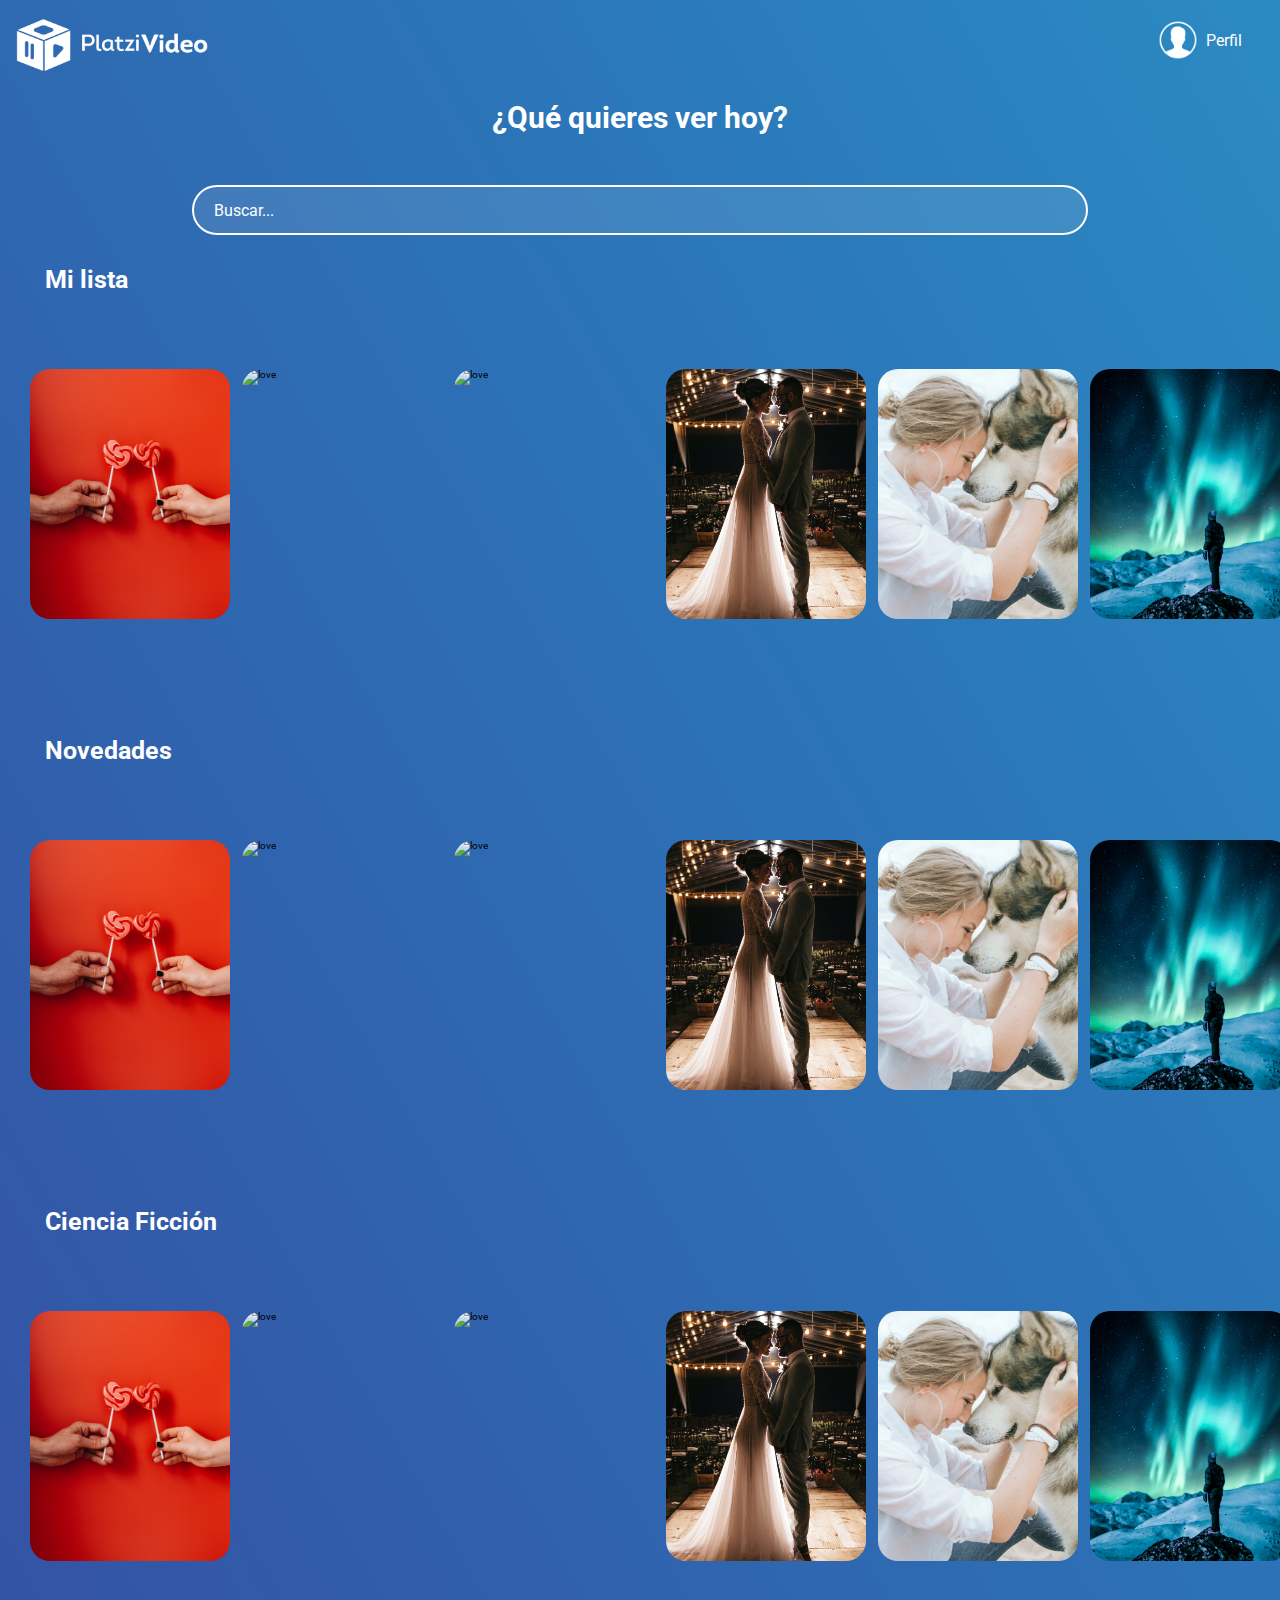
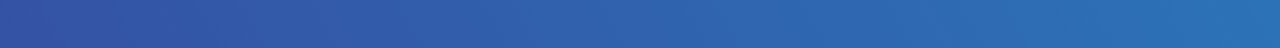
==== docs/buscador.html @ 356ba80c "deploy" ====
<!DOCTYPE html>
<html lang="es">
  <head>
    <meta charset="UTF-8" />
    <meta name="viewport" content="width=device-width, initial-scale=1.0" />
    <meta http-equiv="X-UA-Compatible" content="ie=edge" />
    <link rel="stylesheet" href="./src/css/Buscador.css" />
    <link
      href="https://fonts.googleapis.com/css2?family=Roboto:wght@300;400;700;900&display=swap"
      rel="stylesheet"
    />
    <title>Buscador</title>
  </head>
  <body>
    <header class="header">
      <img
        class="header__img"
        src="./src/img/logo-platzi-video.png"
        alt="LogoPrincipal"
      />
      <div class="header__menu">
        <div class="header__menu--profile">
          <img src="./src/img/user-icon.png" alt="User" />
          <p>Perfil</p>
        </div>
        <ul>
          <li><a href="/">Cuenta</a></li>
          <li><a href="/">Cerrar Sesión</a></li>
        </ul>
      </div>
    </header>
    <main>
      <section class="search">
        <h2 class="search__title">¿Qué quieres ver hoy?</h2>
        <input class="input" type="text" placeholder="Buscar..." />
      </section>

      <h2 class="categories__tittle">Mi lista</h2>
      <section class="carousel">
    <div class="carousel__container">
      <div class="carousel-item">
        <img class="carousel-item__img" src="./src/img/pexels-alleksana-4474754.jpg" alt="love">
        <div class="carousel-item__details">
          <div>
            <img src="./src/img/play-icon.png" alt="play">
            <img src="./src/img/plus-icon.png" alt="plus">
          </div>
          <p class="carousel-item__description--title">Titulo descriptivo</p>
          <p class="carousel-item__description--subtitle">2019 16+ 114 minutos</p>
        </div>
      </div>
      <div class="carousel-item">
        <img class="carousel-item__img" src="./src/img/pexels-cottonbro-3692609.jpg" alt="love">
        <div class="carousel-item__details">
          <div>
            <img src="./src/img/play-icon.png" alt="play">
            <img src="./src/img/plus-icon.png" alt="plus">
          </div>
          <p class="carousel-item__description--title">Titulo descriptivo</p>
          <p class="carousel-item__description--subtitle">2019 16+ 114 minutos</p>
        </div>
      </div>
      <div class="carousel-item">
        <img class="carousel-item__img" src="./src/img/pexels-oleg-magni-2764678.jpg" alt="love">
        <div class="carousel-item__details">
          <div>
            <img src="./src/img/play-icon.png" alt="play">
            <img src="./src/img/plus-icon.png" alt="plus">
          </div>
          <p class="carousel-item__description--title">Titulo descriptivo</p>
          <p class="carousel-item__description--subtitle">2019 16+ 114 minutos</p>
        </div>
      </div>
      <div class="carousel-item">
        <img class="carousel-item__img" src="./src/img/pexels-jonathan-borba-3014856.jpg" alt="love">
        <div class="carousel-item__details">
          <div>
            <img src="./src/img/play-icon.png" alt="play">
            <img src="./src/img/plus-icon.png" alt="plus">
          </div>
          <p class="carousel-item__description--title">Titulo descriptivo</p>
          <p class="carousel-item__description--subtitle">2019 16+ 114 minutos</p>
        </div>
      </div>
      <div class="carousel-item">
        <img class="carousel-item__img" src="./src/img/pexels-la-miko-3671235.jpg" alt="love">
        <div class="carousel-item__details">
          <div>
            <img src="./src/img/play-icon.png" alt="play">
            <img src="./src/img/plus-icon.png" alt="plus">
          </div>
          <p class="carousel-item__description--title">Titulo descriptivo</p>
          <p class="carousel-item__description--subtitle">2019 16+ 114 minutos</p>
        </div>
      </div>
      <div class="carousel-item">
        <img class="carousel-item__img" src="./src/img/pexels-tobias-bjørkli-1853354.jpg" alt="love">
        <div class="carousel-item__details">
          <div>
            <img src="./src/img/play-icon.png" alt="play">
            <img src="./src/img/plus-icon.png" alt="plus">
          </div>
          <p class="carousel-item__description--title">Titulo descriptivo</p>
          <p class="carousel-item__description--subtitle">2019 16+ 114 minutos</p>
        </div>
      </div>
      <div class="carousel-item">
        <img class="carousel-item__img" src="./src/img/pexels-pixabay-258421.jpg" alt="love">
        <div class="carousel-item__details">
          <div>
            <img src="./src/img/play-icon.png" alt="play">
            <img src="./src/img/plus-icon.png" alt="plus">
          </div>
          <p class="carousel-item__description--title">Titulo descriptivo</p>
          <p class="carousel-item__description--subtitle">2019 16+ 114 minutos</p>
        </div>
      </div>
      <div class="carousel-item">
        <img class="carousel-item__img" src="./src/img/pexels-pixabay-87651.jpg" alt="love">
        <div class="carousel-item__details">
          <div>
            <img src="./src/img/play-icon.png" alt="play">
            <img src="./src/img/plus-icon.png" alt="plus">
          </div>
          <p class="carousel-item__description--title">Titulo descriptivo</p>
          <p class="carousel-item__description--subtitle">2019 16+ 114 minutos</p>
        </div>
      </div>
    </div>
      </section>
      
      <h2 class="categories__tittle">Novedades</h2>
      <section class="carousel">
    <div class="carousel__container">
      <div class="carousel-item">
        <img class="carousel-item__img" src="./src/img/pexels-alleksana-4474754.jpg" alt="love">
        <div class="carousel-item__details">
          <div>
            <img src="./src/img/play-icon.png" alt="play">
            <img src="./src/img/plus-icon.png" alt="plus">
          </div>
          <p class="carousel-item__description--title">Titulo descriptivo</p>
          <p class="carousel-item__description--subtitle">2019 16+ 114 minutos</p>
        </div>
      </div>
      <div class="carousel-item">
        <img class="carousel-item__img" src="./src/img/pexels-cottonbro-3692609.jpg" alt="love">
        <div class="carousel-item__details">
          <div>
            <img src="./src/img/play-icon.png" alt="play">
            <img src="./src/img/plus-icon.png" alt="plus">
          </div>
          <p class="carousel-item__description--title">Titulo descriptivo</p>
          <p class="carousel-item__description--subtitle">2019 16+ 114 minutos</p>
        </div>
      </div>
      <div class="carousel-item">
        <img class="carousel-item__img" src="./src/img/pexels-oleg-magni-2764678.jpg" alt="love">
        <div class="carousel-item__details">
          <div>
            <img src="./src/img/play-icon.png" alt="play">
            <img src="./src/img/plus-icon.png" alt="plus">
          </div>
          <p class="carousel-item__description--title">Titulo descriptivo</p>
          <p class="carousel-item__description--subtitle">2019 16+ 114 minutos</p>
        </div>
      </div>
      <div class="carousel-item">
        <img class="carousel-item__img" src="./src/img/pexels-jonathan-borba-3014856.jpg" alt="love">
        <div class="carousel-item__details">
          <div>
            <img src="./src/img/play-icon.png" alt="play">
            <img src="./src/img/plus-icon.png" alt="plus">
          </div>
          <p class="carousel-item__description--title">Titulo descriptivo</p>
          <p class="carousel-item__description--subtitle">2019 16+ 114 minutos</p>
        </div>
      </div>
      <div class="carousel-item">
        <img class="carousel-item__img" src="./src/img/pexels-la-miko-3671235.jpg" alt="love">
        <div class="carousel-item__details">
          <div>
            <img src="./src/img/play-icon.png" alt="play">
            <img src="./src/img/plus-icon.png" alt="plus">
          </div>
          <p class="carousel-item__description--title">Titulo descriptivo</p>
          <p class="carousel-item__description--subtitle">2019 16+ 114 minutos</p>
        </div>
      </div>
      <div class="carousel-item">
        <img class="carousel-item__img" src="./src/img/pexels-tobias-bjørkli-1853354.jpg" alt="love">
        <div class="carousel-item__details">
          <div>
            <img src="./src/img/play-icon.png" alt="play">
            <img src="./src/img/plus-icon.png" alt="plus">
          </div>
          <p class="carousel-item__description--title">Titulo descriptivo</p>
          <p class="carousel-item__description--subtitle">2019 16+ 114 minutos</p>
        </div>
      </div>
      <div class="carousel-item">
        <img class="carousel-item__img" src="./src/img/pexels-pixabay-258421.jpg" alt="love">
        <div class="carousel-item__details">
          <div>
            <img src="./src/img/play-icon.png" alt="play">
            <img src="./src/img/plus-icon.png" alt="plus">
          </div>
          <p class="carousel-item__description--title">Titulo descriptivo</p>
          <p class="carousel-item__description--subtitle">2019 16+ 114 minutos</p>
        </div>
      </div>
      <div class="carousel-item">
        <img class="carousel-item__img" src="./src/img/pexels-pixabay-87651.jpg" alt="love">
        <div class="carousel-item__details">
          <div>
            <img src="./src/img/play-icon.png" alt="play">
            <img src="./src/img/plus-icon.png" alt="plus">
          </div>
          <p class="carousel-item__description--title">Titulo descriptivo</p>
          <p class="carousel-item__description--subtitle">2019 16+ 114 minutos</p>
        </div>
      </div>
    </div>
      </section>

      <h2 class="categories__tittle">Ciencia Ficción</h2>
      <section class="carousel">
    <div class="carousel__container">
      <div class="carousel-item">
        <img class="carousel-item__img" src="./src/img/pexels-alleksana-4474754.jpg" alt="love">
        <div class="carousel-item__details">
          <div>
            <img src="./src/img/play-icon.png" alt="play">
            <img src="./src/img/plus-icon.png" alt="plus">
          </div>
          <p class="carousel-item__description--title">Titulo descriptivo</p>
          <p class="carousel-item__description--subtitle">2019 16+ 114 minutos</p>
        </div>
      </div>
      <div class="carousel-item">
        <img class="carousel-item__img" src="./src/img/pexels-cottonbro-3692609.jpg" alt="love">
        <div class="carousel-item__details">
          <div>
            <img src="./src/img/play-icon.png" alt="play">
            <img src="./src/img/plus-icon.png" alt="plus">
          </div>
          <p class="carousel-item__description--title">Titulo descriptivo</p>
          <p class="carousel-item__description--subtitle">2019 16+ 114 minutos</p>
        </div>
      </div>
      <div class="carousel-item">
        <img class="carousel-item__img" src="./src/img/pexels-oleg-magni-2764678.jpg" alt="love">
        <div class="carousel-item__details">
          <div>
            <img src="./src/img/play-icon.png" alt="play">
            <img src="./src/img/plus-icon.png" alt="plus">
          </div>
          <p class="carousel-item__description--title">Titulo descriptivo</p>
          <p class="carousel-item__description--subtitle">2019 16+ 114 minutos</p>
        </div>
      </div>
      <div class="carousel-item">
        <img class="carousel-item__img" src="./src/img/pexels-jonathan-borba-3014856.jpg" alt="love">
        <div class="carousel-item__details">
          <div>
            <img src="./src/img/play-icon.png" alt="play">
            <img src="./src/img/plus-icon.png" alt="plus">
          </div>
          <p class="carousel-item__description--title">Titulo descriptivo</p>
          <p class="carousel-item__description--subtitle">2019 16+ 114 minutos</p>
        </div>
      </div>
      <div class="carousel-item">
        <img class="carousel-item__img" src="./src/img/pexels-la-miko-3671235.jpg" alt="love">
        <div class="carousel-item__details">
          <div>
            <img src="./src/img/play-icon.png" alt="play">
            <img src="./src/img/plus-icon.png" alt="plus">
          </div>
          <p class="carousel-item__description--title">Titulo descriptivo</p>
          <p class="carousel-item__description--subtitle">2019 16+ 114 minutos</p>
        </div>
      </div>
      <div class="carousel-item">
        <img class="carousel-item__img" src="./src/img/pexels-tobias-bjørkli-1853354.jpg" alt="love">
        <div class="carousel-item__details">
          <div>
            <img src="./src/img/play-icon.png" alt="play">
            <img src="./src/img/plus-icon.png" alt="plus">
          </div>
          <p class="carousel-item__description--title">Titulo descriptivo</p>
          <p class="carousel-item__description--subtitle">2019 16+ 114 minutos</p>
        </div>
      </div>
      <div class="carousel-item">
        <img class="carousel-item__img" src="./src/img/pexels-pixabay-258421.jpg" alt="love">
        <div class="carousel-item__details">
          <div>
            <img src="./src/img/play-icon.png" alt="play">
            <img src="./src/img/plus-icon.png" alt="plus">
          </div>
          <p class="carousel-item__description--title">Titulo descriptivo</p>
          <p class="carousel-item__description--subtitle">2019 16+ 114 minutos</p>
        </div>
      </div>
      <div class="carousel-item">
        <img class="carousel-item__img" src="./src/img/pexels-pixabay-87651.jpg" alt="love">
        <div class="carousel-item__details">
          <div>
            <img src="./src/img/play-icon.png" alt="play">
            <img src="./src/img/plus-icon.png" alt="plus">
          </div>
          <p class="carousel-item__description--title">Titulo descriptivo</p>
          <p class="carousel-item__description--subtitle">2019 16+ 114 minutos</p>
        </div>
      </div>
    </div>
      </section>
    </main>
  </body>
</html>
---- docs/src/css/Buscador.css ----
*{
  padding: 0;
  margin: 0;
  box-sizing: border-box;
  font-family: 'Roboto', sans-serif;
}
html{
  font-size: 62.5%;
}
  body {
    /* background: linear-gradient(-45deg, #ee7752, #e73c7e, #23a6d5, #23d5ab); */
  background-image: linear-gradient(60deg, #3d3393 0%, #2b76b9 37%, #2cacd1 65%, #35eb93 100%);
  background-size: 400% 400%;
	animation: gradient 15s ease infinite;
}
@keyframes gradient {
	0% {
		background-position: 0% 50%;
	}
	50% {
		background-position: 100% 50%;
	}
	100% {
		background-position: 0% 50%;
	}
}
  .header{
    width: 100%;
    height: 8rem;
    display: flex;
    justify-content: space-between;
    align-items: center;
  }
  .header__img{
    width: 20rem;
    margin-top: 1rem;
    margin-left:1.2rem;
  }
  .header__menu{
    margin-right: 3rem;
    font-size: 1.6rem;
  }
  .header__menu ul{
    display: none;
    list-style: none;
    /* padding-top: 85px; */
    padding: 0px;
    position: absolute;
    width: 10rem;
    text-align: right;
    margin: 0rem 0rem 0rem -1.4rem;
  }
  .header__menu:hover ul, ul:hover{
    display: block;
  }
  .header__menu li{
    margin: 1rem 0rem;
  }
  .header__menu li a{
    color: white;
    text-decoration: none;
  }
  .header__menu li a:hover{
    text-decoration: underline;
  }
  .header__menu--profile{
    margin-right: .8rem;
    display: flex;
    align-items: center;
    cursor:pointer;
  }
  .header__menu--profile img{
    margin-right: .8rem;
    width: 4rem;
  }
  .header__menu--profile p{
    margin: 0px;
    color: #fff;
  }
  main{
    height: 95vh;
    margin-top: 2rem;
  }
  .search{
    display: flex;
    flex-direction: column;
    justify-content: space-between;
    align-items: center;
    height: 15vh;
  }
  .search__title{
    color: #fff;
    font-size: 3rem;
    /* font-weight: bold; */
    margin: 0 auto;
  }
  .input{
    border: 2px solid #fff;
    border-radius: 30px;
    font-size: 1.6rem;
    height: 5.0rem;
    padding: 0rem 2rem;
    width: 70%;
    background-color: rgba(255,255,255,0.1);
    outline: none;
    color: #fff;
  }
  ::placeholder{
    color:#fff;
  }
  .categories__tittle{
    font-size: 2.5rem;
    font-weight: bold;
    color: #fff;
    /* margin-top: 2rem; */
    /* margin: 22rem; */
    margin-left: 4.5rem;
    margin-top: 3rem;
  }
    .carousel {
    width: 100%;
    overflow-x: scroll;
    padding: .5rem 3rem;
    position: relative;
  }
  .carousel::-webkit-scrollbar{
    display: none;
  }
  .carousel__container {
    white-space: nowrap;
    margin: 7rem 0rem;
    padding-bottom: 1rem;
  }
  .carousel-item {
    overflow-y: hidden;
    /* background-color: blue; */
    /* overflow: hidden; */
    width: 20rem;
    height: 25rem;
    border-radius: 2rem;
    margin-right: 1rem;
    display: inline-block;
    cursor: pointer;
    transition: 450ms all;
    transform-origin: center left;
    position: relative;
  }
  .carousel-item:hover~.carousel-item {
    /* Con esto todos los elementos se trasladan a la derecha */
    transform: translate3d(10rem, 0, 0);
  }
  .carousel__container:hover .carousel-item {
    opacity: 0.5;
  }
  .carousel__container:hover .carousel-item:hover {
    transform: scale(1.5);
    opacity: 1;
  }

  .carousel-item__img {
    width: 20rem;
    height: 25rem;
    /* Para que cubra todo el contenedor nuestra imagen */
    object-fit: cover;
  }

  .carousel-item__details {
    background: linear-gradient(to top, rgba(0, 0, 0, 0.9) 0%, rgba(0, 0, 0, 0)100%);
    font-size: 1rem;
    opacity: 0;
    transition: 450ms opacity;
    padding: 1rem;
    position: absolute;
    top: 17rem;
    left: 0;
    right: 0;
    bottom: 0;
  }

  .carousel-item__details:hover {
    opacity: 1;
  }

  .carousel-item__details img {
    width: 2.5rem;
    height: 2.5rem;
    margin-left: .4rem;
  }
  .carousel-item__details img:hover{
    transform: scale(1.2);
  }

  .carousel-item__description--title {
    color:#fff;
    font-size: 1rem;
    margin-top: .5rem;
  }
  .carousel-item__description--subtitle {
    color:#fff;
    font-size: .8rem;
    margin-top: .4rem;
  }
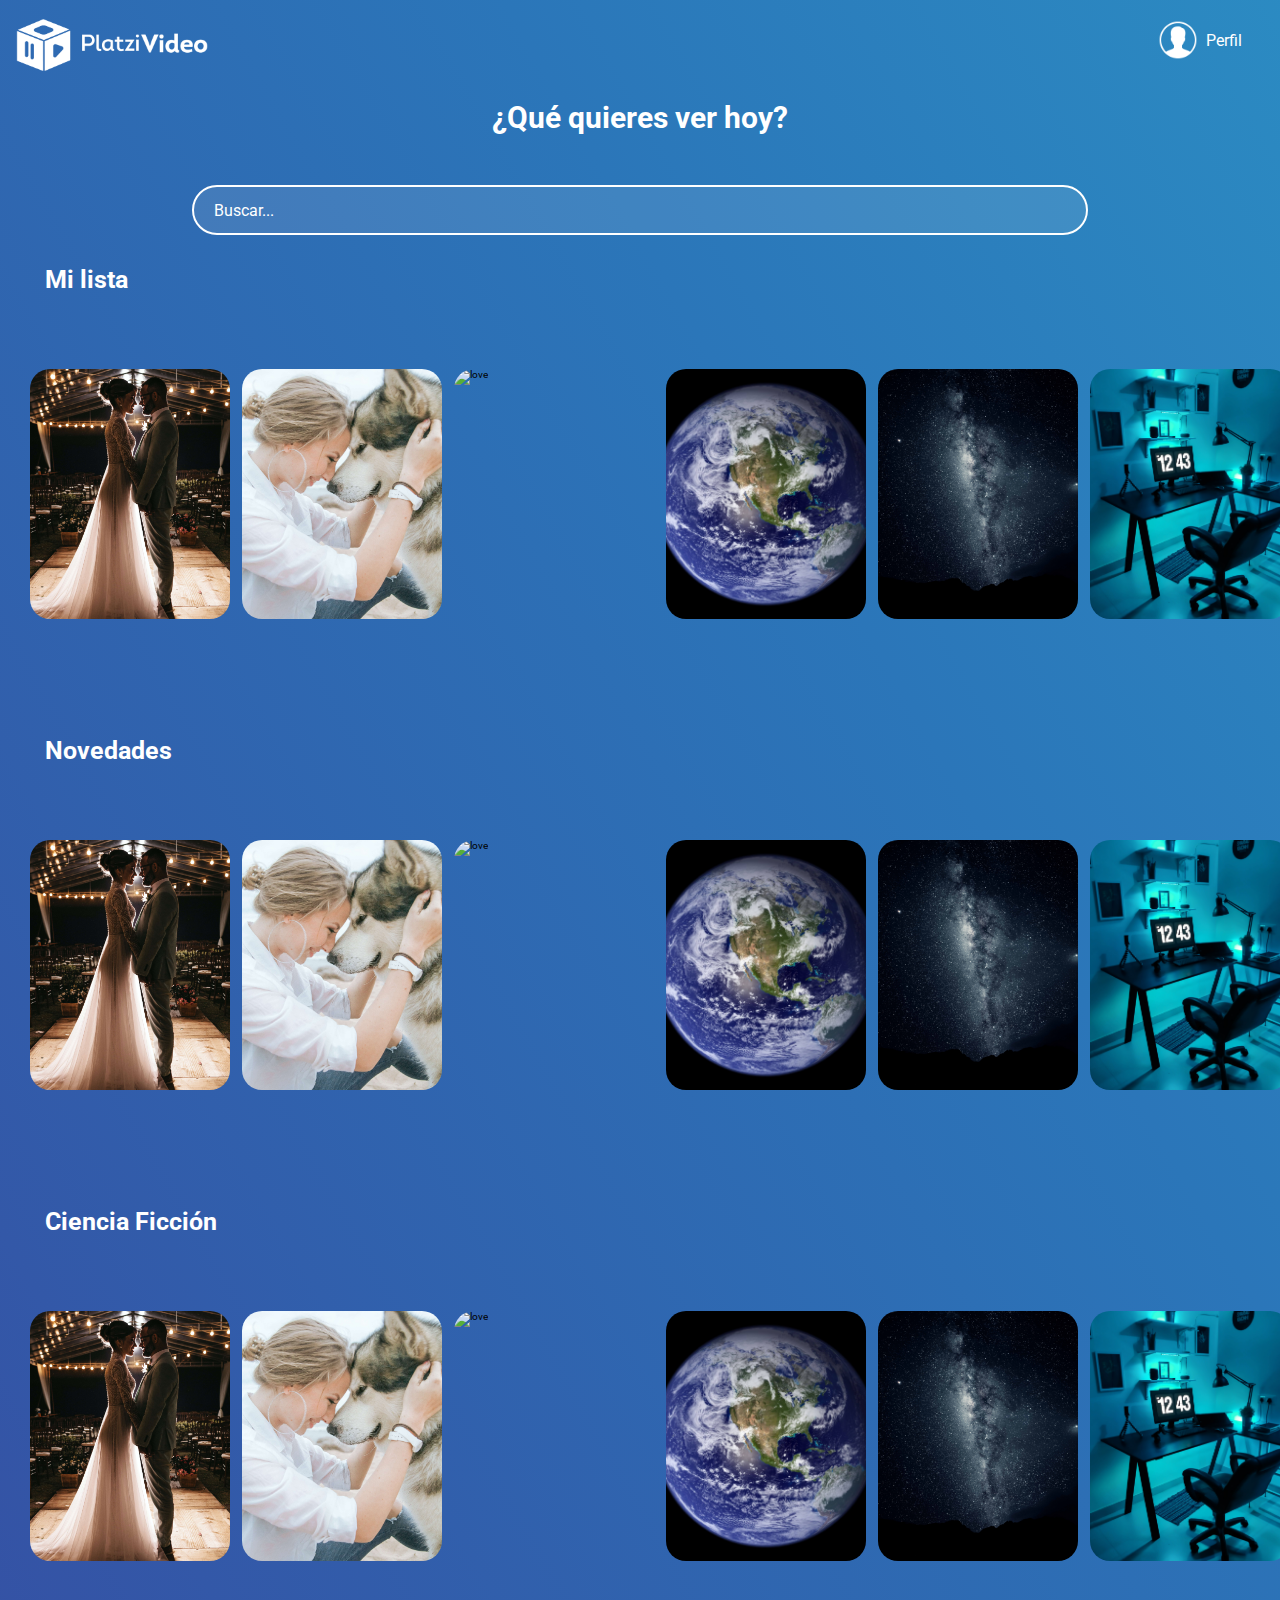
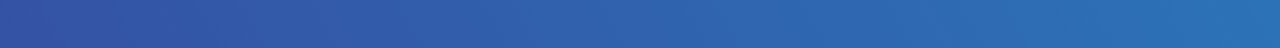
==== commit 44285c7c: "Se optimizó algunas imagenes del carrusel" ====
--- a/docs/buscador.html
+++ b/docs/buscador.html
@@ -39,39 +39,6 @@
       <section class="carousel">
     <div class="carousel__container">
       <div class="carousel-item">
-        <img class="carousel-item__img" src="./src/img/pexels-alleksana-4474754.jpg" alt="love">
-        <div class="carousel-item__details">
-          <div>
-            <img src="./src/img/play-icon.png" alt="play">
-            <img src="./src/img/plus-icon.png" alt="plus">
-          </div>
-          <p class="carousel-item__description--title">Titulo descriptivo</p>
-          <p class="carousel-item__description--subtitle">2019 16+ 114 minutos</p>
-        </div>
-      </div>
-      <div class="carousel-item">
-        <img class="carousel-item__img" src="./src/img/pexels-cottonbro-3692609.jpg" alt="love">
-        <div class="carousel-item__details">
-          <div>
-            <img src="./src/img/play-icon.png" alt="play">
-            <img src="./src/img/plus-icon.png" alt="plus">
-          </div>
-          <p class="carousel-item__description--title">Titulo descriptivo</p>
-          <p class="carousel-item__description--subtitle">2019 16+ 114 minutos</p>
-        </div>
-      </div>
-      <div class="carousel-item">
-        <img class="carousel-item__img" src="./src/img/pexels-oleg-magni-2764678.jpg" alt="love">
-        <div class="carousel-item__details">
-          <div>
-            <img src="./src/img/play-icon.png" alt="play">
-            <img src="./src/img/plus-icon.png" alt="plus">
-          </div>
-          <p class="carousel-item__description--title">Titulo descriptivo</p>
-          <p class="carousel-item__description--subtitle">2019 16+ 114 minutos</p>
-        </div>
-      </div>
-      <div class="carousel-item">
         <img class="carousel-item__img" src="./src/img/pexels-jonathan-borba-3014856.jpg" alt="love">
         <div class="carousel-item__details">
           <div>
@@ -94,29 +61,62 @@
         </div>
       </div>
       <div class="carousel-item">
+        <img class="carousel-item__img" src="./src/img/pexels-pixabay-258421.jpg" alt="love">
+        <div class="carousel-item__details">
+          <div>
+            <img src="./src/img/play-icon.png" alt="play">
+            <img src="./src/img/plus-icon.png" alt="plus">
+          </div>
+          <p class="carousel-item__description--title">Titulo descriptivo</p>
+          <p class="carousel-item__description--subtitle">2019 16+ 114 minutos</p>
+        </div>
+      </div>
+      <div class="carousel-item">
+        <img class="carousel-item__img" src="./src/img/pexels-pixabay-87651.jpg" alt="love">
+        <div class="carousel-item__details">
+          <div>
+            <img src="./src/img/play-icon.png" alt="play">
+            <img src="./src/img/plus-icon.png" alt="plus">
+          </div>
+          <p class="carousel-item__description--title">Titulo descriptivo</p>
+          <p class="carousel-item__description--subtitle">2019 16+ 114 minutos</p>
+        </div>
+      </div>
+      <div class="carousel-item">
+        <img class="carousel-item__img" src="./src/img/pexels-sam-kolder-2387877.jpg" alt="love">
+        <div class="carousel-item__details">
+          <div>
+            <img src="./src/img/play-icon.png" alt="play">
+            <img src="./src/img/plus-icon.png" alt="plus">
+          </div>
+          <p class="carousel-item__description--title">Titulo descriptivo</p>
+          <p class="carousel-item__description--subtitle">2019 16+ 114 minutos</p>
+        </div>
+      </div>
+      <div class="carousel-item">
+        <img class="carousel-item__img" src="./src/img/pexels-sharad-kachhi-3937174.jpg" alt="love">
+        <div class="carousel-item__details">
+          <div>
+            <img src="./src/img/play-icon.png" alt="play">
+            <img src="./src/img/plus-icon.png" alt="plus">
+          </div>
+          <p class="carousel-item__description--title">Titulo descriptivo</p>
+          <p class="carousel-item__description--subtitle">2019 16+ 114 minutos</p>
+        </div>
+      </div>
+      <div class="carousel-item">
+        <img class="carousel-item__img" src="./src/img/pexels-thisisengineering-3913025.jpg" alt="love">
+        <div class="carousel-item__details">
+          <div>
+            <img src="./src/img/play-icon.png" alt="play">
+            <img src="./src/img/plus-icon.png" alt="plus">
+          </div>
+          <p class="carousel-item__description--title">Titulo descriptivo</p>
+          <p class="carousel-item__description--subtitle">2019 16+ 114 minutos</p>
+        </div>
+      </div>
+      <div class="carousel-item">
         <img class="carousel-item__img" src="./src/img/pexels-tobias-bjørkli-1853354.jpg" alt="love">
-        <div class="carousel-item__details">
-          <div>
-            <img src="./src/img/play-icon.png" alt="play">
-            <img src="./src/img/plus-icon.png" alt="plus">
-          </div>
-          <p class="carousel-item__description--title">Titulo descriptivo</p>
-          <p class="carousel-item__description--subtitle">2019 16+ 114 minutos</p>
-        </div>
-      </div>
-      <div class="carousel-item">
-        <img class="carousel-item__img" src="./src/img/pexels-pixabay-258421.jpg" alt="love">
-        <div class="carousel-item__details">
-          <div>
-            <img src="./src/img/play-icon.png" alt="play">
-            <img src="./src/img/plus-icon.png" alt="plus">
-          </div>
-          <p class="carousel-item__description--title">Titulo descriptivo</p>
-          <p class="carousel-item__description--subtitle">2019 16+ 114 minutos</p>
-        </div>
-      </div>
-      <div class="carousel-item">
-        <img class="carousel-item__img" src="./src/img/pexels-pixabay-87651.jpg" alt="love">
         <div class="carousel-item__details">
           <div>
             <img src="./src/img/play-icon.png" alt="play">
@@ -133,39 +133,6 @@
       <section class="carousel">
     <div class="carousel__container">
       <div class="carousel-item">
-        <img class="carousel-item__img" src="./src/img/pexels-alleksana-4474754.jpg" alt="love">
-        <div class="carousel-item__details">
-          <div>
-            <img src="./src/img/play-icon.png" alt="play">
-            <img src="./src/img/plus-icon.png" alt="plus">
-          </div>
-          <p class="carousel-item__description--title">Titulo descriptivo</p>
-          <p class="carousel-item__description--subtitle">2019 16+ 114 minutos</p>
-        </div>
-      </div>
-      <div class="carousel-item">
-        <img class="carousel-item__img" src="./src/img/pexels-cottonbro-3692609.jpg" alt="love">
-        <div class="carousel-item__details">
-          <div>
-            <img src="./src/img/play-icon.png" alt="play">
-            <img src="./src/img/plus-icon.png" alt="plus">
-          </div>
-          <p class="carousel-item__description--title">Titulo descriptivo</p>
-          <p class="carousel-item__description--subtitle">2019 16+ 114 minutos</p>
-        </div>
-      </div>
-      <div class="carousel-item">
-        <img class="carousel-item__img" src="./src/img/pexels-oleg-magni-2764678.jpg" alt="love">
-        <div class="carousel-item__details">
-          <div>
-            <img src="./src/img/play-icon.png" alt="play">
-            <img src="./src/img/plus-icon.png" alt="plus">
-          </div>
-          <p class="carousel-item__description--title">Titulo descriptivo</p>
-          <p class="carousel-item__description--subtitle">2019 16+ 114 minutos</p>
-        </div>
-      </div>
-      <div class="carousel-item">
         <img class="carousel-item__img" src="./src/img/pexels-jonathan-borba-3014856.jpg" alt="love">
         <div class="carousel-item__details">
           <div>
@@ -188,29 +155,62 @@
         </div>
       </div>
       <div class="carousel-item">
+        <img class="carousel-item__img" src="./src/img/pexels-pixabay-258421.jpg" alt="love">
+        <div class="carousel-item__details">
+          <div>
+            <img src="./src/img/play-icon.png" alt="play">
+            <img src="./src/img/plus-icon.png" alt="plus">
+          </div>
+          <p class="carousel-item__description--title">Titulo descriptivo</p>
+          <p class="carousel-item__description--subtitle">2019 16+ 114 minutos</p>
+        </div>
+      </div>
+      <div class="carousel-item">
+        <img class="carousel-item__img" src="./src/img/pexels-pixabay-87651.jpg" alt="love">
+        <div class="carousel-item__details">
+          <div>
+            <img src="./src/img/play-icon.png" alt="play">
+            <img src="./src/img/plus-icon.png" alt="plus">
+          </div>
+          <p class="carousel-item__description--title">Titulo descriptivo</p>
+          <p class="carousel-item__description--subtitle">2019 16+ 114 minutos</p>
+        </div>
+      </div>
+      <div class="carousel-item">
+        <img class="carousel-item__img" src="./src/img/pexels-sam-kolder-2387877.jpg" alt="love">
+        <div class="carousel-item__details">
+          <div>
+            <img src="./src/img/play-icon.png" alt="play">
+            <img src="./src/img/plus-icon.png" alt="plus">
+          </div>
+          <p class="carousel-item__description--title">Titulo descriptivo</p>
+          <p class="carousel-item__description--subtitle">2019 16+ 114 minutos</p>
+        </div>
+      </div>
+      <div class="carousel-item">
+        <img class="carousel-item__img" src="./src/img/pexels-sharad-kachhi-3937174.jpg" alt="love">
+        <div class="carousel-item__details">
+          <div>
+            <img src="./src/img/play-icon.png" alt="play">
+            <img src="./src/img/plus-icon.png" alt="plus">
+          </div>
+          <p class="carousel-item__description--title">Titulo descriptivo</p>
+          <p class="carousel-item__description--subtitle">2019 16+ 114 minutos</p>
+        </div>
+      </div>
+      <div class="carousel-item">
+        <img class="carousel-item__img" src="./src/img/pexels-thisisengineering-3913025.jpg" alt="love">
+        <div class="carousel-item__details">
+          <div>
+            <img src="./src/img/play-icon.png" alt="play">
+            <img src="./src/img/plus-icon.png" alt="plus">
+          </div>
+          <p class="carousel-item__description--title">Titulo descriptivo</p>
+          <p class="carousel-item__description--subtitle">2019 16+ 114 minutos</p>
+        </div>
+      </div>
+      <div class="carousel-item">
         <img class="carousel-item__img" src="./src/img/pexels-tobias-bjørkli-1853354.jpg" alt="love">
-        <div class="carousel-item__details">
-          <div>
-            <img src="./src/img/play-icon.png" alt="play">
-            <img src="./src/img/plus-icon.png" alt="plus">
-          </div>
-          <p class="carousel-item__description--title">Titulo descriptivo</p>
-          <p class="carousel-item__description--subtitle">2019 16+ 114 minutos</p>
-        </div>
-      </div>
-      <div class="carousel-item">
-        <img class="carousel-item__img" src="./src/img/pexels-pixabay-258421.jpg" alt="love">
-        <div class="carousel-item__details">
-          <div>
-            <img src="./src/img/play-icon.png" alt="play">
-            <img src="./src/img/plus-icon.png" alt="plus">
-          </div>
-          <p class="carousel-item__description--title">Titulo descriptivo</p>
-          <p class="carousel-item__description--subtitle">2019 16+ 114 minutos</p>
-        </div>
-      </div>
-      <div class="carousel-item">
-        <img class="carousel-item__img" src="./src/img/pexels-pixabay-87651.jpg" alt="love">
         <div class="carousel-item__details">
           <div>
             <img src="./src/img/play-icon.png" alt="play">
@@ -227,39 +227,6 @@
       <section class="carousel">
     <div class="carousel__container">
       <div class="carousel-item">
-        <img class="carousel-item__img" src="./src/img/pexels-alleksana-4474754.jpg" alt="love">
-        <div class="carousel-item__details">
-          <div>
-            <img src="./src/img/play-icon.png" alt="play">
-            <img src="./src/img/plus-icon.png" alt="plus">
-          </div>
-          <p class="carousel-item__description--title">Titulo descriptivo</p>
-          <p class="carousel-item__description--subtitle">2019 16+ 114 minutos</p>
-        </div>
-      </div>
-      <div class="carousel-item">
-        <img class="carousel-item__img" src="./src/img/pexels-cottonbro-3692609.jpg" alt="love">
-        <div class="carousel-item__details">
-          <div>
-            <img src="./src/img/play-icon.png" alt="play">
-            <img src="./src/img/plus-icon.png" alt="plus">
-          </div>
-          <p class="carousel-item__description--title">Titulo descriptivo</p>
-          <p class="carousel-item__description--subtitle">2019 16+ 114 minutos</p>
-        </div>
-      </div>
-      <div class="carousel-item">
-        <img class="carousel-item__img" src="./src/img/pexels-oleg-magni-2764678.jpg" alt="love">
-        <div class="carousel-item__details">
-          <div>
-            <img src="./src/img/play-icon.png" alt="play">
-            <img src="./src/img/plus-icon.png" alt="plus">
-          </div>
-          <p class="carousel-item__description--title">Titulo descriptivo</p>
-          <p class="carousel-item__description--subtitle">2019 16+ 114 minutos</p>
-        </div>
-      </div>
-      <div class="carousel-item">
         <img class="carousel-item__img" src="./src/img/pexels-jonathan-borba-3014856.jpg" alt="love">
         <div class="carousel-item__details">
           <div>
@@ -282,29 +249,62 @@
         </div>
       </div>
       <div class="carousel-item">
+        <img class="carousel-item__img" src="./src/img/pexels-pixabay-258421.jpg" alt="love">
+        <div class="carousel-item__details">
+          <div>
+            <img src="./src/img/play-icon.png" alt="play">
+            <img src="./src/img/plus-icon.png" alt="plus">
+          </div>
+          <p class="carousel-item__description--title">Titulo descriptivo</p>
+          <p class="carousel-item__description--subtitle">2019 16+ 114 minutos</p>
+        </div>
+      </div>
+      <div class="carousel-item">
+        <img class="carousel-item__img" src="./src/img/pexels-pixabay-87651.jpg" alt="love">
+        <div class="carousel-item__details">
+          <div>
+            <img src="./src/img/play-icon.png" alt="play">
+            <img src="./src/img/plus-icon.png" alt="plus">
+          </div>
+          <p class="carousel-item__description--title">Titulo descriptivo</p>
+          <p class="carousel-item__description--subtitle">2019 16+ 114 minutos</p>
+        </div>
+      </div>
+      <div class="carousel-item">
+        <img class="carousel-item__img" src="./src/img/pexels-sam-kolder-2387877.jpg" alt="love">
+        <div class="carousel-item__details">
+          <div>
+            <img src="./src/img/play-icon.png" alt="play">
+            <img src="./src/img/plus-icon.png" alt="plus">
+          </div>
+          <p class="carousel-item__description--title">Titulo descriptivo</p>
+          <p class="carousel-item__description--subtitle">2019 16+ 114 minutos</p>
+        </div>
+      </div>
+      <div class="carousel-item">
+        <img class="carousel-item__img" src="./src/img/pexels-sharad-kachhi-3937174.jpg" alt="love">
+        <div class="carousel-item__details">
+          <div>
+            <img src="./src/img/play-icon.png" alt="play">
+            <img src="./src/img/plus-icon.png" alt="plus">
+          </div>
+          <p class="carousel-item__description--title">Titulo descriptivo</p>
+          <p class="carousel-item__description--subtitle">2019 16+ 114 minutos</p>
+        </div>
+      </div>
+      <div class="carousel-item">
+        <img class="carousel-item__img" src="./src/img/pexels-thisisengineering-3913025.jpg" alt="love">
+        <div class="carousel-item__details">
+          <div>
+            <img src="./src/img/play-icon.png" alt="play">
+            <img src="./src/img/plus-icon.png" alt="plus">
+          </div>
+          <p class="carousel-item__description--title">Titulo descriptivo</p>
+          <p class="carousel-item__description--subtitle">2019 16+ 114 minutos</p>
+        </div>
+      </div>
+      <div class="carousel-item">
         <img class="carousel-item__img" src="./src/img/pexels-tobias-bjørkli-1853354.jpg" alt="love">
-        <div class="carousel-item__details">
-          <div>
-            <img src="./src/img/play-icon.png" alt="play">
-            <img src="./src/img/plus-icon.png" alt="plus">
-          </div>
-          <p class="carousel-item__description--title">Titulo descriptivo</p>
-          <p class="carousel-item__description--subtitle">2019 16+ 114 minutos</p>
-        </div>
-      </div>
-      <div class="carousel-item">
-        <img class="carousel-item__img" src="./src/img/pexels-pixabay-258421.jpg" alt="love">
-        <div class="carousel-item__details">
-          <div>
-            <img src="./src/img/play-icon.png" alt="play">
-            <img src="./src/img/plus-icon.png" alt="plus">
-          </div>
-          <p class="carousel-item__description--title">Titulo descriptivo</p>
-          <p class="carousel-item__description--subtitle">2019 16+ 114 minutos</p>
-        </div>
-      </div>
-      <div class="carousel-item">
-        <img class="carousel-item__img" src="./src/img/pexels-pixabay-87651.jpg" alt="love">
         <div class="carousel-item__details">
           <div>
             <img src="./src/img/play-icon.png" alt="play">
